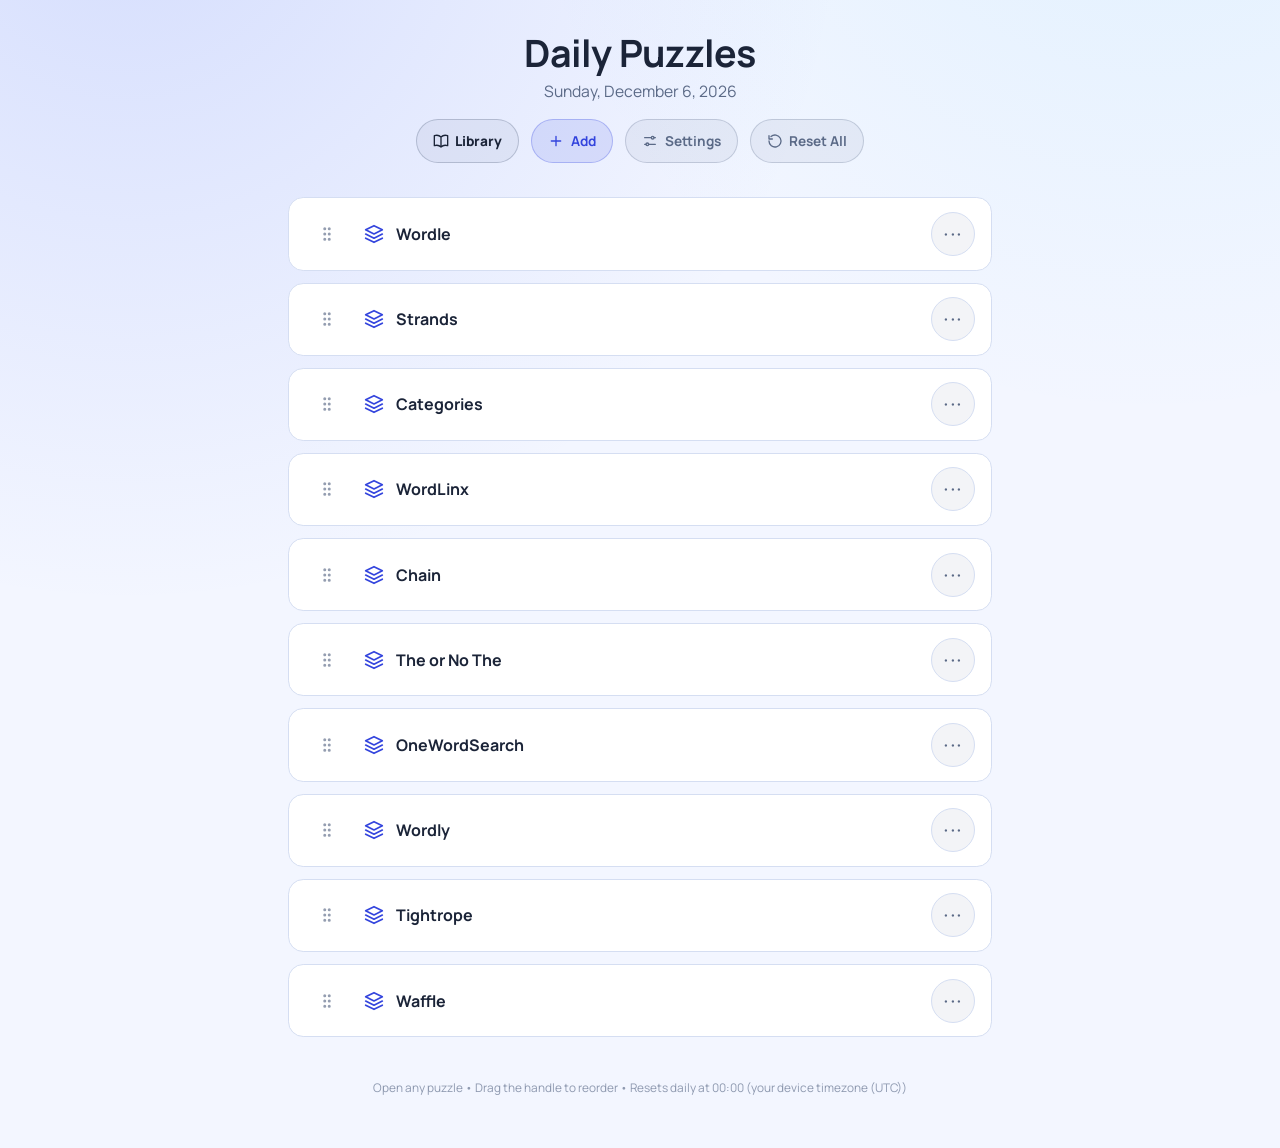
==== index.html @ b1f296b6 "Fade puzzle reset highlights and finish README" ====
<!DOCTYPE html>
<html lang="en">

<head>
    <meta charset="UTF-8">
    <meta name="viewport" content="width=device-width, initial-scale=1.0">
    <title>Daily Puzzles</title>
    <meta name="description"
        content="A daily puzzle dashboard to save puzzle links, reorder your list, mark puzzles as played, and auto-reset progress every day.">
    <link rel="icon" href="favicon.svg" type="image/svg+xml">
    <link rel="stylesheet" href="main.css?v=29">
    <link rel="stylesheet" href="library.css?v=2">
</head>

<body class="app">
    <div class="app-shell">
        <header class="app-header">
            <h1 class="app-title">Daily Puzzles</h1>
            <p id="current-date" class="current-date"></p>
            <span id="progress-text" class="screen-reader-only" role="status" aria-live="polite">
                0 of 0 opened today
            </span>

            <div class="actions">
                <button type="button" id="open-library" class="btn btn-pill btn-secondary">
                    <svg class="action-icon" aria-hidden="true" viewBox="0 0 24 24" fill="none" stroke="currentColor"
                        stroke-width="2" stroke-linecap="round" stroke-linejoin="round">
                        <path d="M12 6v15M12 6C9 3 5 3 2 4v15c3-1 7-1 10 2 3-3 7-3 10-2V4c-3-1-7-1-10 2Z"></path>
                    </svg>
                    Library
                </button>
                <button type="button" onclick="openAddMenu()" class="btn btn-pill btn-add">
                    <svg class="action-icon" aria-hidden="true" viewBox="0 0 24 24" fill="none" stroke="currentColor"
                        stroke-width="2" stroke-linecap="round" stroke-linejoin="round">
                        <path d="M12 5v14M5 12h14"></path>
                    </svg>
                    Add
                </button>
                <button type="button" onclick="openSettings()" class="btn btn-pill btn-settings">
                    <svg class="action-icon" aria-hidden="true" viewBox="0 0 24 24" fill="none" stroke="currentColor"
                        stroke-width="2" stroke-linecap="round" stroke-linejoin="round">
                        <path d="M4 7h10M18 7h2M4 17h2M10 17h10"></path>
                        <circle cx="16" cy="7" r="2"></circle>
                        <circle cx="8" cy="17" r="2"></circle>
                    </svg>
                    Settings
                </button>
                <button type="button" onclick="resetManual()" class="btn btn-pill btn-reset">
                    <svg class="action-icon" aria-hidden="true" viewBox="0 0 24 24" fill="none" stroke="currentColor"
                        stroke-width="2" stroke-linecap="round" stroke-linejoin="round">
                        <path d="M3 12a9 9 0 1 0 3-6.7"></path>
                        <path d="M3 4v5h5"></path>
                    </svg>
                    Reset All
                </button>
            </div>
        </header>
        <p id="storage-status" class="library-copy" role="alert" hidden></p>
        <p id="dashboard-status" class="dashboard-status" role="status" aria-live="polite" aria-atomic="true"></p>

        <!-- Manage Puzzles Form -->
        <dialog id="add-menu" class="puzzle-dialog" aria-labelledby="add-puzzle-title">
            <form id="add-puzzle-form" class="dialog-panel">
                <div class="menu-header">
                    <h2 id="add-puzzle-title" class="menu-title">Add New Puzzle</h2>
                    <button class="close-control" type="button" onclick="closeAddMenu()" aria-label="Close add puzzle panel">
                        <svg xmlns="http://www.w3.org/2000/svg" width="18" height="18" viewBox="0 0 24 24" fill="none"
                            stroke="currentColor" stroke-width="2" stroke-linecap="round" stroke-linejoin="round">
                            <line x1="18" y1="6" x2="6" y2="18"></line>
                            <line x1="6" y1="6" x2="18" y2="18"></line>
                        </svg>
                    </button>
                </div>

                <div class="menu-content">
                    <div class="form-grid">
                        <label class="form-field" for="new-game-name">
                            <span class="field-label">Puzzle name</span>
                            <input type="text" id="new-game-name" placeholder="e.g. Sudoku" class="input-field" required autofocus>
                        </label>
                        <label class="form-field" for="new-game-url">
                            <span class="field-label">Puzzle link</span>
                            <input type="url" id="new-game-url" placeholder="https://..." class="input-field" required>
                        </label>
                    </div>
                    <div class="form-actions">
                        <button type="submit" class="btn btn-primary btn-block">
                            Add to List
                        </button>
                    </div>
                </div>
            </form>
        </dialog>

        <div id="settings-menu" class="add-menu" aria-hidden="true">
            <div class="add-menu-panel game-card">
                <div class="menu-header">
                    <h3 class="menu-title">Settings</h3>
                    <button class="close-control" type="button" onclick="closeSettings()" aria-label="Close settings">
                        <svg xmlns="http://www.w3.org/2000/svg" width="18" height="18" viewBox="0 0 24 24" fill="none"
                            stroke="currentColor" stroke-width="2" stroke-linecap="round" stroke-linejoin="round">
                            <line x1="18" y1="6" x2="6" y2="18"></line>
                            <line x1="6" y1="6" x2="18" y2="18"></line>
                        </svg>
                    </button>
                </div>
                <div class="menu-content">

                    <div class="settings-defaults">
                        <h4 class="settings-defaults-title">Daily reset</h4>
                        <div class="settings-defaults-reset-section">
                            <p class="settings-defaults-copy">Choose when a new puzzle day begins.</p>
                            <div>
                                <h5>Reset Time</h5>
                                <label class="field-label" for="reset-time">Choose time</label>
                                <input id="reset-time" class="input-field" type="time" value="00:00" required
                                    onchange="saveSettings()">
                            </div>
                            <div>
                                <h5>Time Zone</h5>
                                <label class="field-label" for="reset-time-zone">Choose time zone</label>
                                <select id="reset-time-zone" class="input-field" onchange="saveSettings()" aria-describedby="reset-time-zone-name"></select>
                                <output id="reset-time-zone-name" class="settings-defaults-copy" for="reset-time-zone"></output>
                            </div>
                            <p id="settings-save-status" class="settings-defaults-copy" role="status" aria-live="polite"
                                aria-atomic="true">Changes save automatically on this device.</p>
                        </div>
                        <hr>
                        <h4 class="settings-defaults-title">Puzzle list</h4>
                        <div class="settings-defaults-list-section">
                            <div>
                                <h5>Restore default puzzles</h5>
                                <p class="settings-defaults-copy">Restore the original puzzle list and clear today’s
                                    progress.</p>
                                <button type="button" onclick="restoreDefaultGames()"
                                    class="btn btn-secondary btn-block settings-list-action">
                                    <svg aria-hidden="true" viewBox="0 0 24 24" fill="none" stroke="currentColor" stroke-width="1.8" stroke-linecap="round" stroke-linejoin="round">
                                        <path d="M3 12a9 9 0 1 0 3-6.7"></path>
                                        <path d="M3 4v5h5"></path>
                                    </svg>
                                    Restore
                                </button>
                            </div>
                            <div>
                                <h5>Import puzzles</h5>
                                <p class="settings-defaults-copy">Import a puzzle list from a file and clear today’s
                                    progress.</p>
                                <button type="button" onclick="importCustomGames()"
                                    class="btn btn-secondary btn-block settings-list-action">
                                    <svg aria-hidden="true" viewBox="0 0 24 24" fill="none" stroke="currentColor" stroke-width="1.8" stroke-linecap="round" stroke-linejoin="round">
                                        <path d="M12 3v11"></path>
                                        <path d="m8 10 4 4 4-4"></path>
                                        <path d="M4 16v4h16v-4"></path>
                                    </svg>
                                    Import
                                </button>
                            </div>
                            <div>
                                <h5>Export puzzles</h5>
                                <p class="settings-defaults-copy">Export your current puzzle list to a file for
                                    safe-keeping.</p>
                                <button type="button" onclick="exportCustomGames()"
                                    class="btn btn-secondary btn-block settings-list-action">
                                    <svg aria-hidden="true" viewBox="0 0 24 24" fill="none" stroke="currentColor" stroke-width="1.8" stroke-linecap="round" stroke-linejoin="round">
                                        <path d="M12 14V3"></path>
                                        <path d="m8 7 4-4 4 4"></path>
                                        <path d="M4 16v4h16v-4"></path>
                                    </svg>
                                    Export
                                </button>
                            </div>
                        </div>
                    </div>
                </div>
            </div>
        </div>

        <dialog id="edit-puzzle-dialog" class="puzzle-dialog" aria-labelledby="edit-puzzle-title">
            <form method="dialog" class="dialog-panel">
                <div class="dialog-header">
                    <div>
                        <h2 id="edit-puzzle-title">Edit puzzle</h2>
                        <p>Update this puzzle’s name or link.</p>
                    </div>
                    <button class="close-control" type="button" onclick="closePuzzleDialog('edit-puzzle-dialog')" aria-label="Close edit puzzle dialog">
                        <svg aria-hidden="true" viewBox="0 0 24 24" fill="none" stroke="currentColor" stroke-width="2" stroke-linecap="round">
                            <path d="m6 6 12 12M18 6 6 18"></path>
                        </svg>
                    </button>
                </div>
                <div class="dialog-form-grid">
                    <label class="form-field" for="edit-game-name">
                        <span class="field-label">Puzzle name</span>
                        <input type="text" id="edit-game-name" class="input-field">
                    </label>
                    <label class="form-field" for="edit-game-url">
                        <span class="field-label">Puzzle link</span>
                        <input type="url" id="edit-game-url" class="input-field">
                    </label>
                </div>
                <div class="dialog-actions">
                    <button type="button" onclick="closePuzzleDialog('edit-puzzle-dialog')" class="btn btn-secondary">Cancel</button>
                    <button type="button" onclick="savePuzzleEdit()" class="btn btn-primary">Save changes</button>
                </div>
            </form>
        </dialog>

        <dialog id="mute-puzzle-dialog" class="puzzle-dialog" aria-labelledby="mute-puzzle-title">
            <form method="dialog" class="dialog-panel">
                <div class="dialog-header">
                    <div>
                        <h2 id="mute-puzzle-title">Mute puzzle</h2>
                        <p id="muting-puzzle-description">Choose when this puzzle should return. You can resume it any time.</p>
                    </div>
                    <button class="close-control" type="button" onclick="closePuzzleDialog('mute-puzzle-dialog')" aria-label="Close mute puzzle dialog">
                        <svg aria-hidden="true" viewBox="0 0 24 24" fill="none" stroke="currentColor" stroke-width="2" stroke-linecap="round">
                            <path d="m6 6 12 12M18 6 6 18"></path>
                        </svg>
                    </button>
                </div>
                <fieldset class="pause-controls">
                    <legend>Mute duration</legend>
                    <div class="pause-options" role="group" aria-label="Mute duration">
                        <button type="button" class="btn btn-pill pause-option" data-pause-days="0">Don’t mute</button>
                        <button type="button" class="btn btn-pill pause-option" data-pause-days="1">1 day</button>
                        <button type="button" class="btn btn-pill pause-option" data-pause-days="3">3 days</button>
                        <button type="button" class="btn btn-pill pause-option" data-pause-days="7">1 week</button>
                    </div>
                    <label class="field-label" for="edit-game-return-date">Or return on a specific date</label>
                    <input id="edit-game-return-date" class="input-field" type="date">
                </fieldset>
                <div class="dialog-actions">
                    <button type="button" onclick="closePuzzleDialog('mute-puzzle-dialog')" class="btn btn-secondary">Cancel</button>
                    <button type="button" onclick="savePuzzleMute()" class="btn btn-primary">Save mute</button>
                </div>
            </form>
        </dialog>

        <dialog id="remove-puzzle-dialog" class="puzzle-dialog" aria-labelledby="remove-puzzle-title">
            <form method="dialog" class="dialog-panel">
                <div class="dialog-header">
                    <div>
                        <h2 id="remove-puzzle-title">Remove puzzle</h2>
                        <p id="removing-puzzle-description">Choose what happens to this puzzle.</p>
                    </div>
                    <button class="close-control" type="button" onclick="closePuzzleDialog('remove-puzzle-dialog')" aria-label="Close remove puzzle dialog">
                        <svg aria-hidden="true" viewBox="0 0 24 24" fill="none" stroke="currentColor" stroke-width="2" stroke-linecap="round">
                            <path d="m6 6 12 12M18 6 6 18"></path>
                        </svg>
                    </button>
                </div>
                <div class="remove-options">
                    <button type="button" class="menu-action" onclick="sendPuzzleToBin()">
                        <span>Send to bin</span>
                        <small>Restore it within 7 days.</small>
                    </button>
                    <button type="button" class="menu-action menu-action-danger" onclick="removePuzzleImmediately()">
                        <span>Remove immediately</span>
                        <small>Remove it without sending it to the bin.</small>
                    </button>
                </div>
                <div class="dialog-actions">
                    <button type="button" onclick="closePuzzleDialog('remove-puzzle-dialog')" class="btn btn-secondary">Cancel</button>
                </div>
            </form>
        </dialog>

        <dialog
            id="library-dialog"
            class="puzzle-dialog library-dialog"
            aria-labelledby="library-title"
        >
            <div class="dialog-panel">
                <div class="dialog-header">
                    <div>
                        <h2 id="library-title">Puzzle library</h2>
                        <p id="library-status" role="status" aria-live="polite" aria-atomic="true"></p>
                    </div>
                    <button
                        type="button"
                        id="close-library"
                        class="close-control"
                        aria-label="Close puzzle library"
                    >
                        <svg xmlns="http://www.w3.org/2000/svg" width="18" height="18" viewBox="0 0 24 24" fill="none"
                            stroke="currentColor" stroke-width="2" stroke-linecap="round" stroke-linejoin="round" aria-hidden="true">
                            <line x1="18" y1="6" x2="6" y2="18"></line>
                            <line x1="6" y1="6" x2="18" y2="18"></line>
                        </svg>
                    </button>
                </div>
                <div class="library-body">
                    <div class="library-filters">
                        <label class="form-field" for="library-search">
                            <span class="field-label">Search puzzles</span>
                            <input
                                id="library-search"
                                type="search"
                                class="input-field"
                                placeholder="Name or description…"
                            />
                        </label>
                        <label class="form-field" for="library-category">
                            <span class="field-label">Category</span>
                            <select id="library-category" class="input-field">
                                <option value="">All categories</option>
                            </select>
                        </label>
                    </div>
                    <p
                        id="library-count"
                        class="library-copy"
                        role="status"
                    ></p>
                    <div id="library-games" class="library-games"></div>

                    <details class="library-suggest">
                        <summary>Suggest a daily puzzle</summary>
                        <p class="library-copy">
                            Know a good one? Send it to Dave for review.
                            Suggestions are checked before they join the
                            library.
                        </p>
                        <form id="suggest-puzzle-form">
                            <label class="form-field" for="suggest-name"
                                ><span class="field-label">Puzzle name</span
                                ><input
                                    id="suggest-name"
                                    class="input-field"
                                    required
                                    maxlength="100"
                            /></label>
                            <label class="form-field" for="suggest-url"
                                ><span class="field-label">Puzzle link</span
                                ><input
                                    id="suggest-url"
                                    class="input-field"
                                    type="url"
                                    placeholder="https://…"
                                    required
                                    maxlength="500"
                            /></label>
                            <label class="form-field" for="suggest-notes"
                                ><span class="field-label"
                                    >What do you like about it? (optional)</span
                                ><textarea
                                    id="suggest-notes"
                                    class="input-field"
                                    rows="3"
                                    maxlength="1000"
                                ></textarea>
                            </label>
                            <label class="library-check"
                                ><input
                                    id="suggest-confirm"
                                    type="checkbox"
                                    required
                                />
                                It is free to play in a browser and suits a
                                daily routine.</label
                            >
                            <button type="submit" class="btn btn-primary">
                                Prepare suggestion email
                            </button>
                        </form>
                        <p class="library-copy">
                            Opens your email app with a draft to
                            dave@davecollison.dev. You send it from there.
                        </p>
                        <p
                            id="suggest-status"
                            class="library-copy"
                            role="status"
                        ></p>
                        <div id="suggest-fallback" hidden>
                            <p class="library-copy">
                                If your email app did not open, copy these
                                details into an email to dave@davecollison.dev.
                            </p>
                            <textarea
                                id="suggest-email-text"
                                class="input-field"
                                rows="7"
                                readonly
                                aria-label="Suggestion email to copy"
                            ></textarea>
                        </div>
                    </details>
                </div>
            </div>
        </dialog>

        <div id="game-list" class="game-list">
            <!-- Items injected by JS -->
        </div>

        <section id="paused-games-section" class="paused-games" hidden>
            <div class="recently-removed-header">
                <h2 class="recently-removed-title">Muted puzzles</h2>
                <p class="recently-removed-subtitle">Muted until their return date.</p>
            </div>
            <ul id="paused-games-list" class="recently-removed-list"></ul>
        </section>

        <section id="recently-removed-section" class="recently-removed" hidden>
            <div class="recently-removed-header">
                <h2 class="recently-removed-title">Bin</h2>
                <p class="recently-removed-subtitle">Restore a puzzle within 7 days, or remove it immediately.</p>
            </div>
            <ul id="recently-removed-list" class="recently-removed-list"></ul>
        </section>

        <input id="import-games-file" type="file" accept="application/json,.json" hidden>

        <footer class="app-footer">
            <p id="reset-summary">Click any card to play • Drag the handle to reorder</p>
        </footer>
    </div>

    <script src="https://cdnjs.cloudflare.com/ajax/libs/Sortable/1.15.0/Sortable.min.js"></script>
    <script type="module" src="script.js?v=37"></script>
</body>

</html>
---- main.css ----
@import url('https://fonts.googleapis.com/css2?family=Manrope:wght@400;500;600;700;800&display=swap');

:root {
  color-scheme: light dark;

  --bg-color: light-dark(#f3f6ff, #09101f);
  --bg-glow: light-dark(rgba(76, 110, 245, 0.18), rgba(56, 189, 248, 0.14));
  --card-bg: light-dark(#ffffff, #101a2d);
  --card-shadow: light-dark(
    0 16px 36px rgba(28, 43, 80, 0.12),
    0 18px 44px rgba(1, 6, 16, 0.55)
  );
  --black-shadow: 0 0 2px #0008, 0 0 5px #0008,0 12px 0 -6px #0008;
  --text-primary: light-dark(#1b2438, #e2e8f0);
  --text-secondary: light-dark(#5b6a87, #93a2bf);
  --border-color: light-dark(#d5def2, #27344e);
  --accent-color: light-dark(#3344dd, #60a5fa);
  --accent-soft: light-dark(rgba(51, 68, 221, 0.12), rgba(96, 165, 250, 0.18));
  --danger-color: light-dark(#d33658, #fb7185);
  --danger-soft: light-dark(rgba(211, 54, 88, 0.12), rgba(251, 113, 133, 0.18));
  --success-color: light-dark(#0f9a67, #34d399);
  --success-soft: light-dark(
    rgba(15, 154, 103, 0.14),
    rgba(52, 211, 153, 0.18)
  );
}

*,
*::before,
*::after {
  box-sizing: border-box;
}

body.app {
  margin: 0;
  min-height: 100vh;
  padding: 2rem 1.25rem 2.5rem;
  font-family: 'Manrope', sans-serif;
  color: var(--text-primary);
  background:
    radial-gradient(circle at 10% -10%, var(--bg-glow), transparent 42%),
    radial-gradient(
      circle at 90% -20%,
      rgba(56, 189, 248, 0.1),
      transparent 36%
    ),
    var(--bg-color);
  transition:
    background-color 0.3s ease,
    color 0.3s ease;
}

.app-shell {
  width: min(100%, 44rem);
  margin-inline: auto;
}

.app-header {
  margin-bottom: 2rem;
  text-align: center;
}

.app-title {
  margin: 0;
  font-size: clamp(1.9rem, 5vw, 2.35rem);
  line-height: 1.1;
  letter-spacing: -0.02em;
}

.current-date {
  margin: 0.4rem 0 0;
  color: var(--text-secondary);
  font-size: 0.98rem;
}

.actions {
  margin-top: 1.1rem;
  display: flex;
  gap: 0.75rem;
  justify-content: center;
  flex-wrap: wrap;
}

.btn {
  border: 1px solid transparent;
  background: transparent;
  color: inherit;
  font: inherit;
  cursor: pointer;
  transition:
    background-color 0.2s ease,
    border-color 0.2s ease,
    color 0.2s ease,
    transform 0.2s ease,
    opacity 0.2s ease;
}

.btn:hover {
  transform: translateY(-1px);
}

.btn-pill {
  min-height: 2.75rem;
  padding: 0.5rem 1rem;
  border-radius: 999px;
  font-size: 0.85rem;
  font-weight: 700;
  display: inline-flex;
  align-items: center;
  gap: 0.42rem;
}

.action-icon {
  width: 1rem;
  height: 1rem;
  flex: 0 0 auto;
}

.btn-add {
  background: var(--accent-soft);
  border-color: color-mix(in oklab, var(--accent-color), transparent 72%);
  color: var(--accent-color);
}

.btn-add:hover {
  background: color-mix(in oklab, var(--accent-color), transparent 84%);
}

.btn-reset,
.btn-settings {
  color: var(--text-secondary);
  border-color: color-mix(in oklab, var(--text-secondary), transparent 74%);
  background: color-mix(in oklab, var(--text-secondary), transparent 92%);
}

.btn-reset:hover,
.btn-settings:hover {
  background: color-mix(in oklab, var(--text-secondary), transparent 86%);
}

.btn-primary {
  border-radius: 0.8rem;
  padding: 0.76rem 1.05rem;
  font-weight: 800;
  color: white;
  background: linear-gradient(135deg, #3f55f0, #2f49df);
  box-shadow: 0 14px 24px rgba(43, 69, 218, 0.28);
}

.btn-primary:hover {
  background: linear-gradient(135deg, #3148e3, #263ed0);
}

.btn-secondary {
  border-color: color-mix(in oklab, var(--text-secondary), transparent 68%);
  background: color-mix(in oklab, var(--text-secondary), transparent 92%);
  color: var(--text-primary);
  font-weight: 800;
}

.btn-secondary:hover {
  background: color-mix(in oklab, var(--text-secondary), transparent 84%);
}

.btn-block {
  width: 100%;
}

.game-list {
  display: grid;
  gap: 0.75rem;
}

.game-card {
  background-color: var(--card-bg);
  border: 1px solid var(--border-color);
  border-radius: 0.95rem;
  box-shadow: var(--card-shadow);
  transition:
    box-shadow 0.2s ease,
    background-color 0.2s ease,
    border-color 0.2s ease,
    opacity 0.2s ease;
  cursor: pointer;
  user-select: none;
  touch-action: auto;
}

.game-item {
  padding: 0.85rem 1rem;
}

.game-card:hover {
  border-color: color-mix(in oklab, var(--accent-color), transparent 68%);
  box-shadow: 0 10px 24px rgba(30, 48, 100, 0.15);
}

.game-card.played {
  background-color: var(--success-soft);
  border-color: color-mix(in oklab, var(--success-color), transparent 66%);
}

.game-card.played .game-title {
  opacity: 0.82;
}

.game-main {
  display: flex;
  align-items: center;
  justify-content: space-between;
  gap: 0.9rem;
}

.game-left {
  min-width: 0;
  flex: 1;
  display: flex;
  align-items: center;
  gap: 0.8rem;
}

.game-content {
  min-width: 0;
  flex: 1;
  display: flex;
  align-items: center;
  gap: 0.62rem;
}

.game-title {
  min-width: 0;
  overflow: hidden;
  text-overflow: ellipsis;
  white-space: nowrap;
  font-size: 1rem;
  font-weight: 700;
  color: var(--text-primary);
  text-decoration: none;
}

.game-title:focus-visible {
  outline: 2px solid var(--accent-color);
  outline-offset: 3px;
}

.game-logo {
  width: 1.5rem;
  height: 1.5rem;
  border-radius: 0.35rem;
  object-fit: contain;
  background: light-dark(#f0f3ff, #2a3854);
  pointer-events: none;
}

.game-icon-fallback {
  width: 1.5rem;
  height: 1.5rem;
  display: none;
  place-items: center;
  color: var(--accent-color);
}

.game-actions {
  display: flex;
  align-items: center;
  flex: 0 0 auto;
  justify-content: flex-end;
}

.action-menu-wrap {
  position: relative;
}

.more-actions-btn {
  width: 2.75rem;
  min-height: 2.75rem;
  padding: 0.35rem;
  border: 1px solid var(--border-color);
  border-radius: 2.53rem;
  background: color-mix(in oklab, var(--text-secondary), transparent 93%);
  color: var(--text-secondary);
  font: inherit;
  font-size: .5rem;
  font-weight: 800;
  letter-spacing: 0.12em;
  line-height: 1;
  cursor: pointer;
}

.more-actions-btn:hover,
.more-actions-btn[aria-expanded='true'] {
  border-color: color-mix(in oklab, var(--accent-color), transparent 60%);
  background: var(--accent-soft);
  color: var(--accent-color);
}

.puzzle-action-menu {
  position: fixed;
  inset: auto;
  margin: 0;
  width: 12rem;
  max-height: calc(100dvh - 1rem);
  overflow-y: auto;
  padding: 0.35rem;
  border: 1px solid var(--border-color);
  box-shadow: var(--black-shadow);
  border-radius: 0.78rem;
  background: var(--card-bg);
  color: var(--text-primary);
}

.puzzle-action-menu:popover-open {
  display: grid;
  gap: 0.2rem;
}

.puzzle-action-menu button {
  min-height: 2.75rem;
  display: flex;
  align-items: center;
  gap: 0.55rem;
  width: 100%;
  padding: 0.6rem 0.7rem;
  border: 1px solid transparent;
  border-radius: 0.58rem;
  background: transparent;
  color: var(--text-primary);
  font: inherit;
  font-size: 0.82rem;
  font-weight: 700;
  text-align: left;
  cursor: pointer;
}

.puzzle-action-menu button svg {
  width: 1rem;
  height: 1rem;
  flex: 0 0 auto;
}

.puzzle-action-menu button:hover,
.puzzle-action-menu button:focus-visible {
  background: var(--accent-soft);
  color: var(--accent-color);
}

.puzzle-action-menu .menu-action-remove:hover,
.puzzle-action-menu .menu-action-remove:focus-visible {
  background: var(--danger-soft);
  color: var(--danger-color);
}

.close-control {
  display: inline-grid;
  flex: 0 0 2.75rem;
  width: 2.75rem;
  height: 2.75rem;
  padding: 0.35rem;
  border: 1px solid var(--border-color);
  border-radius: 999px;
  background: color-mix(in oklab, var(--danger-color), transparent 92%);
  color: var(--danger-color);
  font: inherit;
  line-height: 1;
  cursor: pointer;
}

.close-control svg {
  width: 1rem;
  height: 1rem;
  place-self: center;
}

.close-control:hover {
  border-color: color-mix(in oklab, var(--danger-color), transparent 62%);
  background: var(--danger-soft);
}

.drag-handle {
  color: var(--text-secondary);
  opacity: 0.65;
  width: 2.75rem;
  height: 2.75rem;
  flex: 0 0 2.75rem;
  touch-action: none;
  cursor: grab;
  display: inline-grid;
  place-items: center;
}

.input-field {
  width: 100%;
  border-radius: 0.78rem;
  border: 1px solid var(--border-color);
  background: light-dark(#f8faff, #0f192c);
  color: var(--text-primary);
  padding: 0.78rem 0.86rem;
  font: inherit;
  outline: none;
}

select.input-field {
  -webkit-appearance: none;
  appearance: none;
  padding-right: 2.5rem;
  background-image:
    linear-gradient(45deg, transparent 50%, currentColor 50%),
    linear-gradient(135deg, currentColor 50%, transparent 50%);
  background-position:
    calc(100% - 1.08rem) 50%,
    calc(100% - 0.78rem) 50%;
  background-size: 0.32rem 0.32rem;
  background-repeat: no-repeat;
}

.input-field:focus {
  border-color: color-mix(in oklab, var(--accent-color), transparent 56%);
  box-shadow: 0 0 0 3px
    color-mix(in oklab, var(--accent-color), transparent 82%);
}

.app-footer {
  margin-top: 2.6rem;
  text-align: center;
  font-size: 0.74rem;
  color: color-mix(in oklab, var(--text-secondary), transparent 15%);
  opacity: 0.78;
}

.recently-removed {
  margin-top: 1.2rem;
  padding: 1rem;
  border-radius: 0.95rem;
  border: 1px solid color-mix(in oklab, var(--text-secondary), transparent 75%);
  background: color-mix(in oklab, var(--card-bg), var(--bg-color) 20%);
}

.paused-games {
  margin-top: 1.2rem;
  padding: 1rem;
  border-radius: 0.95rem;
  border: 1px solid color-mix(in oklab, var(--accent-color), transparent 76%);
  background: color-mix(in oklab, var(--accent-soft), var(--card-bg) 84%);
}

.paused-game-item {
  border-color: color-mix(in oklab, var(--accent-color), transparent 80%);
}

.recently-removed-header {
  margin-bottom: 0.7rem;
}

.recently-removed-title {
  margin: 0;
  font-size: 0.94rem;
}

.recently-removed-subtitle {
  margin: 0.2rem 0 0;
  color: var(--text-secondary);
  font-size: 0.76rem;
}

.recently-removed-list {
  list-style: none;
  margin: 0;
  padding: 0;
  display: grid;
  gap: 0.55rem;
}

.recently-removed-item {
  border: 1px solid color-mix(in oklab, var(--text-secondary), transparent 82%);
  border-radius: 0.75rem;
  background: color-mix(in oklab, var(--card-bg), transparent 8%);
  padding: 0.7rem;
  display: flex;
  gap: 0.7rem;
  align-items: center;
  justify-content: space-between;
}

.recently-removed-info {
  min-width: 0;
  display: grid;
  gap: 0.25rem;
}

.recently-removed-game {
  font-size: 0.85rem;
  font-weight: 700;
}

.recently-removed-link {
  min-width: 0;
  font-size: 0.72rem;
  color: var(--text-secondary);
  text-decoration: none;
  overflow: hidden;
  white-space: nowrap;
  text-overflow: ellipsis;
}

.recently-removed-link:hover {
  color: var(--accent-color);
  text-decoration: underline;
}

.recently-removed-countdown {
  color: var(--text-secondary);
  font-size: 0.72rem;
  font-weight: 700;
}

.recently-removed-actions {
  display: flex;
  flex: 0 0 auto;
  align-items: center;
  gap: 0.45rem;
}

.btn-restore {
  border-color: color-mix(in oklab, var(--accent-color), transparent 72%);
  background: color-mix(in oklab, var(--accent-color), transparent 90%);
  color: var(--accent-color);
  font-size: 0.76rem;
  white-space: nowrap;
}

.btn-restore:hover {
  background: color-mix(in oklab, var(--accent-color), transparent 84%);
}

.btn-trash {
  border-color: color-mix(in oklab, var(--danger-color), transparent 72%);
  background: color-mix(in oklab, var(--danger-color), transparent 91%);
  color: var(--danger-color);
  font-size: 0.76rem;
  white-space: nowrap;
}

.btn-trash:hover {
  background: color-mix(in oklab, var(--danger-color), transparent 84%);
}

@media (max-width: 430px) {
  .recently-removed-item {
    align-items: stretch;
    flex-direction: column;
  }

  .recently-removed-actions {
    justify-content: flex-end;
  }
}

.add-menu {
  display: grid;
  grid-template-rows: 0fr;
  overflow: clip;
  opacity: 0;
  pointer-events: none;
  margin-bottom: 0;
}

.add-menu-panel {
  min-height: 0;
  overflow: hidden;
  display: grid;
  gap: 0.9rem;
}

.add-menu.is-open {
  grid-template-rows: 1fr;
  opacity: 1;
  pointer-events: auto;
  margin-bottom: 1.5rem;
}

.add-menu.is-open .add-menu-panel {
  padding: 1.25rem;
}

.menu-header {
  display: flex;
  align-items: center;
  justify-content: space-between;
  gap: 1rem;
}

.menu-title {
  margin: 0;
  font-size: 1.08rem;
}

.field-label {
  color: var(--text-secondary);
  font-size: 0.78rem;
  font-weight: 700;
}

.menu-content {
  display: grid;
  gap: 0.8rem;
}

.form-grid {
  display: grid;
  gap: 0.7rem;
  grid-template-columns: 1fr;
}

.dialog-form-grid,
.form-field {
  display: grid;
  gap: 0.35rem;
}

.dialog-form-grid {
  grid-template-columns: 1fr;
  gap: 0.7rem;
}

.form-actions {
  display: flex;
  justify-content: flex-end;
}

.form-actions .btn-primary {
  width: 100%;
}

.pause-controls {
  display: grid;
  gap: 0.65rem;
  margin: 0;
  padding: 0.85rem;
  border: 1px solid var(--border-color);
  border-radius: 0.8rem;
}

.pause-controls legend {
  padding-inline: 0.35rem;
  font-size: 0.86rem;
  font-weight: 800;
}

.pause-options {
  display: flex;
  flex-wrap: wrap;
  gap: 0.45rem;
}

.pause-option {
  border-color: color-mix(in oklab, var(--text-secondary), transparent 72%);
  background: color-mix(in oklab, var(--text-secondary), transparent 92%);
  color: var(--text-primary);
  font-size: 0.76rem;
}

.pause-option:hover,
.pause-option.is-selected {
  border-color: color-mix(in oklab, var(--accent-color), transparent 55%);
  background: var(--accent-soft);
  color: var(--accent-color);
}

.puzzle-dialog {
  width: min(calc(100% - 2rem), 38rem);
  margin: auto;
  padding: 0;
  border: 1px solid var(--border-color);
  border-radius: 0.95rem;
  background: var(--card-bg);
  color: var(--text-primary);
  box-shadow: var(--black-shadow);
  opacity: 0;
  scale: 0.75;
  transform-origin: center;
  transition:
    opacity 0.2s ease,
    scale 0.2s ease,
    overlay 0.2s allow-discrete,
    display 0.2s allow-discrete;
}

.puzzle-dialog:open {
  opacity: 1;
  scale: 1;
}

@starting-style {
  .puzzle-dialog:open {
    opacity: 0;
    scale: 0.25;
  }
}

.puzzle-dialog::backdrop {
  background-color: transparent;
  backdrop-filter: blur(0);
  transition:
    background-color 0.32s ease,
    backdrop-filter 0.32s ease,
    overlay 0.32s allow-discrete,
    display 0.32s allow-discrete;
}

.puzzle-dialog:open::backdrop {
  background-color: rgba(5, 12, 28, 0.68);
  backdrop-filter: blur(3px);
}

.dialog-panel {
  display: grid;
  gap: 1rem;
  padding: 1.25rem;
}

.dialog-header {
  display: flex;
  align-items: flex-start;
  justify-content: space-between;
  gap: 1rem;
}

.dialog-header h2 {
  margin: 0;
  font-size: 1.12rem;
}

.dialog-header p {
  margin: 0.25rem 0 0;
  color: var(--text-secondary);
  font-size: 0.82rem;
}

.dialog-actions {
  display: flex;
  justify-content: flex-end;
  gap: 0.6rem;
}

.dialog-actions .btn {
  padding: 0.76rem 1.05rem;
  border-radius: 0.78rem;
}

.remove-options {
  display: flex;
  flex-wrap: wrap;
  gap: 0.6rem;
}

.menu-action {
  display: grid;
  flex: 1 1 14rem;
  gap: 0.18rem;
  width: auto;
  padding: 0.85rem;
  border: 1px solid var(--border-color);
  border-radius: 0.78rem;
  background: color-mix(in oklab, var(--text-secondary), transparent 93%);
  color: var(--text-primary);
  font: inherit;
  text-align: left;
  cursor: pointer;
}

.menu-action span {
  font-size: 0.9rem;
  font-weight: 800;
}

.menu-action small {
  color: var(--text-secondary);
  font-size: 0.76rem;
}

.menu-action:hover {
  border-color: color-mix(in oklab, var(--accent-color), transparent 60%);
  background: var(--accent-soft);
}

.menu-action-danger:hover {
  border-color: color-mix(in oklab, var(--danger-color), transparent 60%);
  background: var(--danger-soft);
  color: var(--danger-color);
}

.settings-defaults {
  display: grid;
  gap: 0.65rem;
  padding-top: 0.2rem;
  border-top: 1px solid var(--border-color);
}

hr {
  width: 100%;
  border: none;
  border-top: 1px solid var(--border-color);
}

.settings-defaults-title {
  margin: 0;
  font-size: 0.9rem;
}

.settings-defaults-reset-section {
  display: grid;
  grid-template-columns: 1fr 1fr;
  gap: 0.5rem;
}

.settings-defaults-reset-section > p {
  margin-block-end: 0.5rem;
  grid-column: 1 / -1;
}

.settings-defaults-reset-section > div,
.settings-defaults-list-section > div {
  display: grid;
  grid-template-rows: auto 1fr auto;
  gap: 0.35rem;
}

.settings-defaults-reset-section h5,
.settings-defaults-list-section h5 {
  margin: 0;
}

.settings-defaults-list-section p {
  margin-block-end: 0.5rem;
}

.settings-defaults-list-section {
  display: grid;
  grid-template-columns: 1fr 1fr 1fr;
  gap: 0.5rem;
}

.settings-list-action {
  display: inline-flex;
  min-height: 2.5rem;
  align-items: center;
  justify-content: center;
  gap: 0.35rem;
  padding: 0.6rem 0.5rem;
  border-radius: 0.78rem;
  font-size: 0.76rem;
  line-height: 1.1;
  text-align: center;
}

.settings-list-action svg {
  width: 1rem;
  height: 1rem;
  flex: 0 0 auto;
}

.settings-defaults-copy {
  margin: 0.18rem 0 0;
  color: var(--text-secondary);
  font-size: 0.76rem;
}

.sortable-ghost {
  opacity: 0.42;
  background: color-mix(
    in oklab,
    var(--accent-color),
    transparent 84%
  ) !important;
  border-color: color-mix(
    in oklab,
    var(--accent-color),
    transparent 72%
  ) !important;
}

.sortable-drag {
  opacity: 0.95;
  box-shadow: 0 22px 40px rgba(15, 23, 42, 0.25);
}

@media (min-width: 700px) {
  body.app {
    padding-inline: 2rem;
  }

  .form-grid {
    grid-template-columns: 1fr 1fr;
  }

  .form-actions .btn-primary {
    width: min(16rem, 100%);
  }
}

@media (prefers-reduced-motion: no-preference) {
  ::view-transition-group(*) {
    animation-duration: 260ms;
    animation-timing-function: cubic-bezier(0.2, 0.8, 0.2, 1);
  }

  ::view-transition-group(action-dialog-surface) {
    animation-duration: 320ms;
    animation-timing-function: cubic-bezier(0.2, 0.8, 0.2, 1);
  }

  .add-menu {
    transition:
      grid-template-rows 260ms cubic-bezier(0.2, 0.9, 0.2, 1),
      opacity 220ms ease,
      margin-bottom 260ms cubic-bezier(0.2, 0.9, 0.2, 1);
  }

  .recently-removed-item {
    transition:
      transform 160ms ease,
      border-color 160ms ease;
  }

  .recently-removed-item:hover {
    transform: translateY(-1px);
    border-color: color-mix(in oklab, var(--accent-color), transparent 75%);
  }
}

@media (prefers-reduced-motion: reduce) {
  .game-card,
  .puzzle-action-menu,
  .puzzle-dialog,
  .puzzle-dialog::backdrop {
    transition-duration: 0s;
  }
}

.game-link-group {
  display: grid;
  min-width: 0;
}

.played-label,
.dashboard-status,
.screen-reader-only {
  position: absolute;
  width: 1px;
  height: 1px;
  padding: 0;
  margin: -1px;
  overflow: hidden;
  clip-path: inset(50%);
  white-space: nowrap;
  border: 0;
}

@media (max-width: 560px) {
  .settings-defaults-reset-section,
  .settings-defaults-list-section {
    grid-template-columns: minmax(0, 1fr);
    gap: 1rem;
  }

  .app-header {
    margin-bottom: 1rem;
  }
  .actions {
    gap: 0.4rem;
    margin-top: 0.75rem;
  }
  .actions .action-icon {
    display: none;
  }
  .btn-pill {
    padding-inline: 0.65rem;
  }
  .game-item {
    padding: 0.6rem;
  }
  .game-left {
    gap: 0.35rem;
  }
  .settings-list-action {
    min-height: 2.75rem;
  }
}

#reset-time-zone-name {
  overflow-wrap: anywhere;
}
---- library.css ----
.library-dialog {
    overflow: hidden;
    max-height: calc(100dvh - 2rem);
    width: min(76rem, calc(100% - 2rem));
    max-width: 76rem;
}
.library-dialog::backdrop {
    background: rgba(5, 12, 28, 0.68);
    backdrop-filter: blur(3px);
}
.library-copy {
    color: var(--text-secondary);
    line-height: 1.6;
    font-size: 0.9rem;
}
.library-filters {
    display: grid;
    grid-template-columns: 2fr 1fr;
    gap: 1rem;
}
.library-games {
    display: grid;
    grid-template-columns: repeat(3, minmax(0, 1fr));
    gap: 1rem;
}
.library-card {
    display: flex;
    flex-direction: column;
    align-items: flex-start;
    padding: 1.15rem;
    border: 1px solid var(--border-color);
    border-radius: 1rem;
    background: var(--card-bg);
}
.library-card h3 {
    margin: 0.3rem 0 0;
}
.library-card-title {
    display: flex;
    align-items: center;
    gap: 0.45rem;
}
.library-card-header {
    display: flex;
    justify-content: space-between;
    align-items: center;
    gap: 1rem;
    width: 100%;
}
.library-card .library-copy {
    flex: 1;
}
.library-meta {
    margin: 0;
    color: var(--accent-color);
    font-size: 0.75rem;
    font-weight: 700;
}
.library-link {
    color: var(--accent-color);
    white-space: nowrap;
    font-size: 0.85rem;
}
.library-card button:disabled {
    cursor: default;
}
.library-added {
    display: inline-grid;
    place-items: center;
    width: 1.25rem;
    height: 1.25rem;
    flex: 0 0 1.25rem;
    padding: 0;
    border: 1px solid var(--success-color);
    border-radius: 50%;
    background: var(--success-soft);
    color: var(--success-color);
    font: inherit;
    font-size: 0.85rem;
    font-weight: 800;
}
.library-suggest {
    margin-top: 1rem;
    border-top: 1px solid var(--border-color);
    padding-top: 1rem;
}
.library-suggest summary {
    cursor: pointer;
    font-weight: 700;
}
.library-suggest form {
    display: grid;
    gap: 1rem;
}
.library-check {
    display: flex;
    align-items: flex-start;
    gap: 0.5rem;
    font-size: 0.9rem;
}
.library-suggest textarea {
    resize: vertical;
}
.library-dialog :focus-visible {
    outline: 2px solid var(--accent-color);
    outline-offset: 3px;
}
@media (max-width: 960px) {
    .library-games {
        grid-template-columns: repeat(2, minmax(0, 1fr));
    }
}
@media (max-width: 560px) {
    .library-games,
    .library-filters {
        grid-template-columns: 1fr;
    }
}

.library-dialog .dialog-panel {
    display: flex;
    flex-direction: column;
    max-height: calc(100dvh - 2rem);
    padding: 0;
    gap: 0;
}
.library-dialog .dialog-header {
    flex: 0 0 auto;
    align-items: center;
    padding: 0.75rem 1rem;
    border-bottom: 1px solid var(--border-color);
}
.library-body {
    min-height: 0;
    overflow-y: auto;
    overscroll-behavior: contain;
    padding: 1rem;
}
.library-link {
    display: inline-flex;
    align-items: center;
    min-height: 2.75rem;
    padding-inline: 0.35rem;
}
#library-status:empty { display: none; }
@media (max-width: 560px) {
    .library-filters { grid-template-columns: minmax(0, 1fr) minmax(0, 1fr); gap: 0.5rem; }
    .library-filters .input-field { min-width: 0; padding-inline: 0.5rem; }
    .library-card { padding: 0.85rem; }
}

@media (max-width: 360px) {
    .library-filters { grid-template-columns: minmax(0, 1fr); }
}
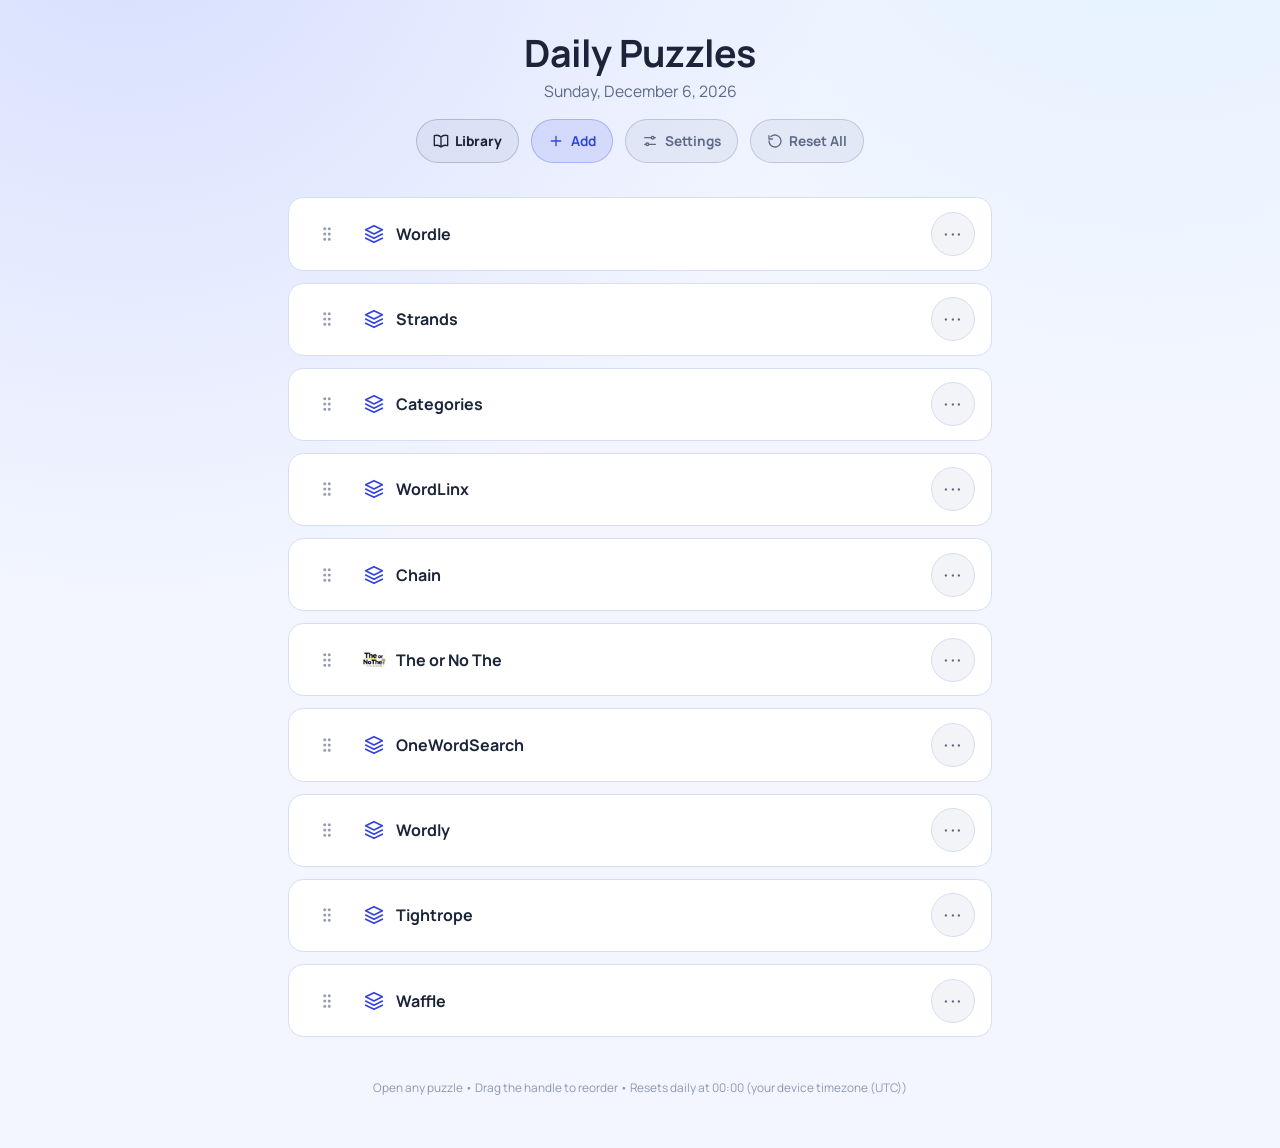
==== commit d2acb930: "Bundle The or No The icon to avoid failed favicon lookup" ====
--- a/index.html
+++ b/index.html
@@ -16,7 +16,7 @@
     <div class="app-shell">
         <header class="app-header">
             <h1 class="app-title">Daily Puzzles</h1>
-            <p id="current-date" class="current-date"></p>
+            <p id="current-date" class="current-date">Loading date…</p>
             <span id="progress-text" class="screen-reader-only" role="status" aria-live="polite">
                 0 of 0 opened today
             </span>
@@ -418,7 +418,7 @@
     </div>
 
     <script src="https://cdnjs.cloudflare.com/ajax/libs/Sortable/1.15.0/Sortable.min.js"></script>
-    <script type="module" src="script.js?v=37"></script>
+    <script type="module" src="script.js?v=39"></script>
 </body>
 
 </html>
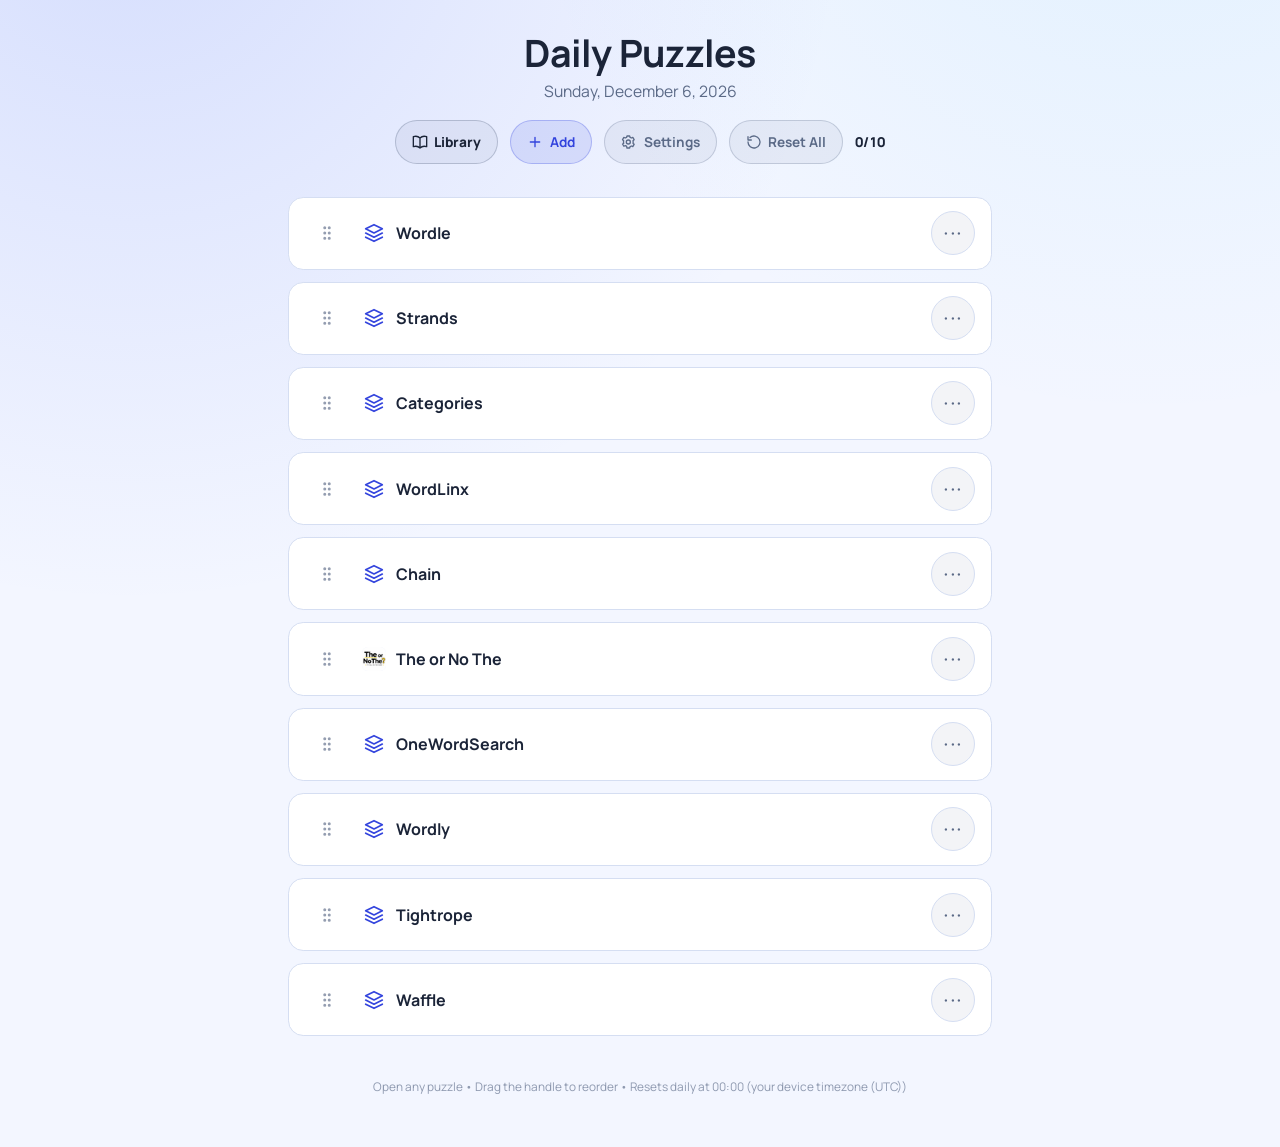
==== commit 4080fe24: "Restore progress count and add responsive sticky toolbar" ====
--- a/index.html
+++ b/index.html
@@ -8,7 +8,7 @@
     <meta name="description"
         content="A daily puzzle dashboard to save puzzle links, reorder your list, mark puzzles as played, and auto-reset progress every day.">
     <link rel="icon" href="favicon.svg" type="image/svg+xml">
-    <link rel="stylesheet" href="main.css?v=29">
+    <link rel="stylesheet" href="main.css?v=30">
     <link rel="stylesheet" href="library.css?v=2">
 </head>
 
@@ -17,10 +17,10 @@
         <header class="app-header">
             <h1 class="app-title">Daily Puzzles</h1>
             <p id="current-date" class="current-date">Loading date…</p>
-            <span id="progress-text" class="screen-reader-only" role="status" aria-live="polite">
-                0 of 0 opened today
-            </span>
-
+        </header>
+        <div id="toolbar-sentinel" aria-hidden="true"></div>
+        <div id="toolbar" class="toolbar" role="group" aria-label="Puzzle controls">
+            <div class="toolbar-date"><span id="toolbar-date"></span></div>
             <div class="actions">
                 <button type="button" id="open-library" class="btn btn-pill btn-secondary">
                     <svg class="action-icon" aria-hidden="true" viewBox="0 0 24 24" fill="none" stroke="currentColor"
@@ -39,9 +39,8 @@
                 <button type="button" onclick="openSettings()" class="btn btn-pill btn-settings">
                     <svg class="action-icon" aria-hidden="true" viewBox="0 0 24 24" fill="none" stroke="currentColor"
                         stroke-width="2" stroke-linecap="round" stroke-linejoin="round">
-                        <path d="M4 7h10M18 7h2M4 17h2M10 17h10"></path>
-                        <circle cx="16" cy="7" r="2"></circle>
-                        <circle cx="8" cy="17" r="2"></circle>
+                        <path d="m9 3-.7 2.2-2 .8-2-.9-2 3.4 1.7 1.5-.3 2 .3 2L2.3 15l2 3.4 2-.9 2 .8L9 21h4l.7-2.2 2-.8 2 .9 2-3.4-1.7-1.5.3-2-.3-2 1.7-1.5-2-3.4-2 .9-2-.8L13 3Z"></path>
+                        <circle cx="11" cy="12" r="3"></circle>
                     </svg>
                     Settings
                 </button>
@@ -53,8 +52,12 @@
                     </svg>
                     Reset All
                 </button>
+                <span id="progress-text" class="progress-text" role="status" aria-live="polite" aria-atomic="true">
+                    <span id="progress-count" aria-hidden="true">0/0</span>
+                    <span id="progress-label" class="screen-reader-only">0 of 0 visited today</span>
+                </span>
             </div>
-        </header>
+        </div>
         <p id="storage-status" class="library-copy" role="alert" hidden></p>
         <p id="dashboard-status" class="dashboard-status" role="status" aria-live="polite" aria-atomic="true"></p>
 
@@ -418,7 +421,7 @@
     </div>
 
     <script src="https://cdnjs.cloudflare.com/ajax/libs/Sortable/1.15.0/Sortable.min.js"></script>
-    <script type="module" src="script.js?v=39"></script>
+    <script type="module" src="script.js?v=41"></script>
 </body>
 
 </html>
--- a/main.css
+++ b/main.css
@@ -56,7 +56,7 @@
 }
 
 .app-header {
-  margin-bottom: 2rem;
+  margin-bottom: 0.5rem;
   text-align: center;
 }
 
@@ -73,8 +73,62 @@
   font-size: 0.98rem;
 }
 
+#toolbar-sentinel {
+  height: 1px;
+  margin-bottom: -1px;
+}
+
+.toolbar {
+  position: sticky;
+  top: 0;
+  z-index: 100001;
+  margin-bottom: 1.25rem;
+  padding: 0.65rem 0.25rem;
+  border-radius: 1rem;
+  text-align: center;
+  transition: background-color 0.2s ease, box-shadow 0.2s ease;
+}
+
+.toolbar.is-stuck {
+  background-color: var(--card-bg);
+  box-shadow: var(--card-shadow);
+}
+
+.toolbar.is-stuck .btn-pill {
+  border-radius: 0.3rem;
+}
+
+.toolbar-date {
+  display: grid;
+  grid-template-rows: 0fr;
+  opacity: 0;
+  visibility: hidden;
+  color: var(--text-secondary);
+  font-size: 0.8rem;
+  transition: grid-template-rows 0.2s ease, opacity 0.2s ease, visibility 0.2s;
+}
+
+.toolbar-date > span {
+  min-height: 0;
+  overflow: hidden;
+}
+
+.is-stuck .toolbar-date {
+  grid-template-rows: 1fr;
+  opacity: 1;
+  visibility: visible;
+}
+
+.progress-text {
+  display: inline-flex;
+  align-items: center;
+  font-size: 0.85rem;
+  font-weight: 800;
+  font-variant-numeric: tabular-nums;
+  white-space: nowrap;
+}
+
 .actions {
-  margin-top: 1.1rem;
   display: flex;
   gap: 0.75rem;
   justify-content: center;
@@ -90,6 +144,7 @@
   transition:
     background-color 0.2s ease,
     border-color 0.2s ease,
+    border-radius 0.2s ease,
     color 0.2s ease,
     transform 0.2s ease,
     opacity 0.2s ease;
@@ -929,6 +984,9 @@
 }
 
 @media (prefers-reduced-motion: reduce) {
+  .toolbar,
+  .toolbar .btn-pill,
+  .toolbar-date,
   .game-card,
   .puzzle-action-menu,
   .puzzle-dialog,
@@ -957,6 +1015,19 @@
 }
 
 @media (max-width: 560px) {
+  .app .puzzle-dialog {
+    width: 100%;
+    max-width: 100%;
+    border: 0;
+    border-radius: 0;
+  }
+  .add-menu {
+    margin-inline: -1.25rem;
+  }
+  .add-menu-panel {
+    border: 0;
+    border-radius: 0;
+  }
   .settings-defaults-reset-section,
   .settings-defaults-list-section {
     grid-template-columns: minmax(0, 1fr);
@@ -964,17 +1035,23 @@
   }
 
   .app-header {
-    margin-bottom: 1rem;
+    margin-bottom: 0.25rem;
   }
   .actions {
-    gap: 0.4rem;
-    margin-top: 0.75rem;
-  }
-  .actions .action-icon {
-    display: none;
-  }
-  .btn-pill {
-    padding-inline: 0.65rem;
+    gap: 0.3rem;
+  }
+  .actions .btn-pill {
+    flex: 1;
+    min-width: 2.75rem;
+    border-radius: 0.3rem;
+    flex-direction: column;
+    justify-content: center;
+    gap: 0.2rem;
+    padding: 0.4rem 0.2rem;
+    font-size: 0.7rem;
+  }
+  .progress-text {
+    font-size: 0.75rem;
   }
   .game-item {
     padding: 0.6rem;
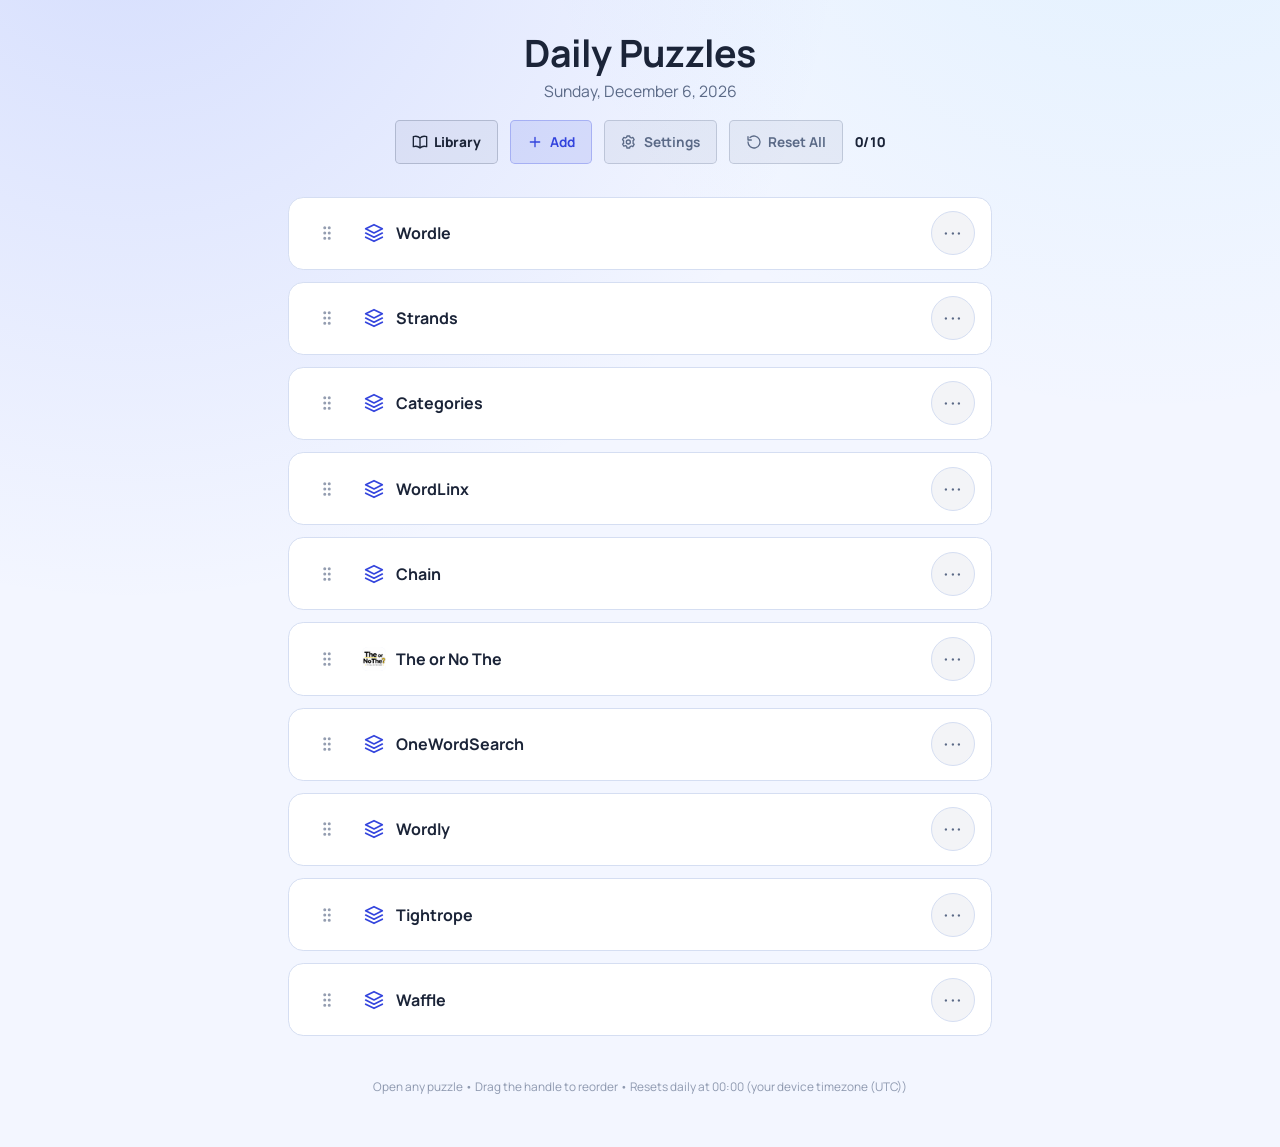
==== commit f9f8c4b8: "Keep toolbar button corners consistent in every state" ====
--- a/index.html
+++ b/index.html
@@ -8,7 +8,7 @@
     <meta name="description"
         content="A daily puzzle dashboard to save puzzle links, reorder your list, mark puzzles as played, and auto-reset progress every day.">
     <link rel="icon" href="favicon.svg" type="image/svg+xml">
-    <link rel="stylesheet" href="main.css?v=30">
+    <link rel="stylesheet" href="main.css?v=32">
     <link rel="stylesheet" href="library.css?v=2">
 </head>
 
@@ -20,7 +20,6 @@
         </header>
         <div id="toolbar-sentinel" aria-hidden="true"></div>
         <div id="toolbar" class="toolbar" role="group" aria-label="Puzzle controls">
-            <div class="toolbar-date"><span id="toolbar-date"></span></div>
             <div class="actions">
                 <button type="button" id="open-library" class="btn btn-pill btn-secondary">
                     <svg class="action-icon" aria-hidden="true" viewBox="0 0 24 24" fill="none" stroke="currentColor"
@@ -57,6 +56,7 @@
                     <span id="progress-label" class="screen-reader-only">0 of 0 visited today</span>
                 </span>
             </div>
+            <div class="toolbar-date"><span id="toolbar-date"></span></div>
         </div>
         <p id="storage-status" class="library-copy" role="alert" hidden></p>
         <p id="dashboard-status" class="dashboard-status" role="status" aria-live="polite" aria-atomic="true"></p>
--- a/main.css
+++ b/main.css
@@ -94,29 +94,37 @@
   box-shadow: var(--card-shadow);
 }
 
-.toolbar.is-stuck .btn-pill {
+.toolbar .btn-pill {
   border-radius: 0.3rem;
 }
 
 .toolbar-date {
   display: grid;
+  overflow: hidden;
   grid-template-rows: 0fr;
+  margin-top: 0;
   opacity: 0;
   visibility: hidden;
   color: var(--text-secondary);
   font-size: 0.8rem;
-  transition: grid-template-rows 0.2s ease, opacity 0.2s ease, visibility 0.2s;
+  transition: grid-template-rows 0.2s ease, margin-top 0.2s ease, opacity 0.2s ease, visibility 0.2s;
 }
 
 .toolbar-date > span {
   min-height: 0;
-  overflow: hidden;
+  transform: translateY(-100%);
+  transition: transform 0.2s ease;
 }
 
 .is-stuck .toolbar-date {
   grid-template-rows: 1fr;
+  margin-top: 0.4rem;
   opacity: 1;
   visibility: visible;
+}
+
+.is-stuck .toolbar-date > span {
+  transform: translateY(0);
 }
 
 .progress-text {
@@ -144,7 +152,6 @@
   transition:
     background-color 0.2s ease,
     border-color 0.2s ease,
-    border-radius 0.2s ease,
     color 0.2s ease,
     transform 0.2s ease,
     opacity 0.2s ease;
@@ -987,6 +994,7 @@
   .toolbar,
   .toolbar .btn-pill,
   .toolbar-date,
+  .toolbar-date > span,
   .game-card,
   .puzzle-action-menu,
   .puzzle-dialog,
@@ -1043,7 +1051,6 @@
   .actions .btn-pill {
     flex: 1;
     min-width: 2.75rem;
-    border-radius: 0.3rem;
     flex-direction: column;
     justify-content: center;
     gap: 0.2rem;
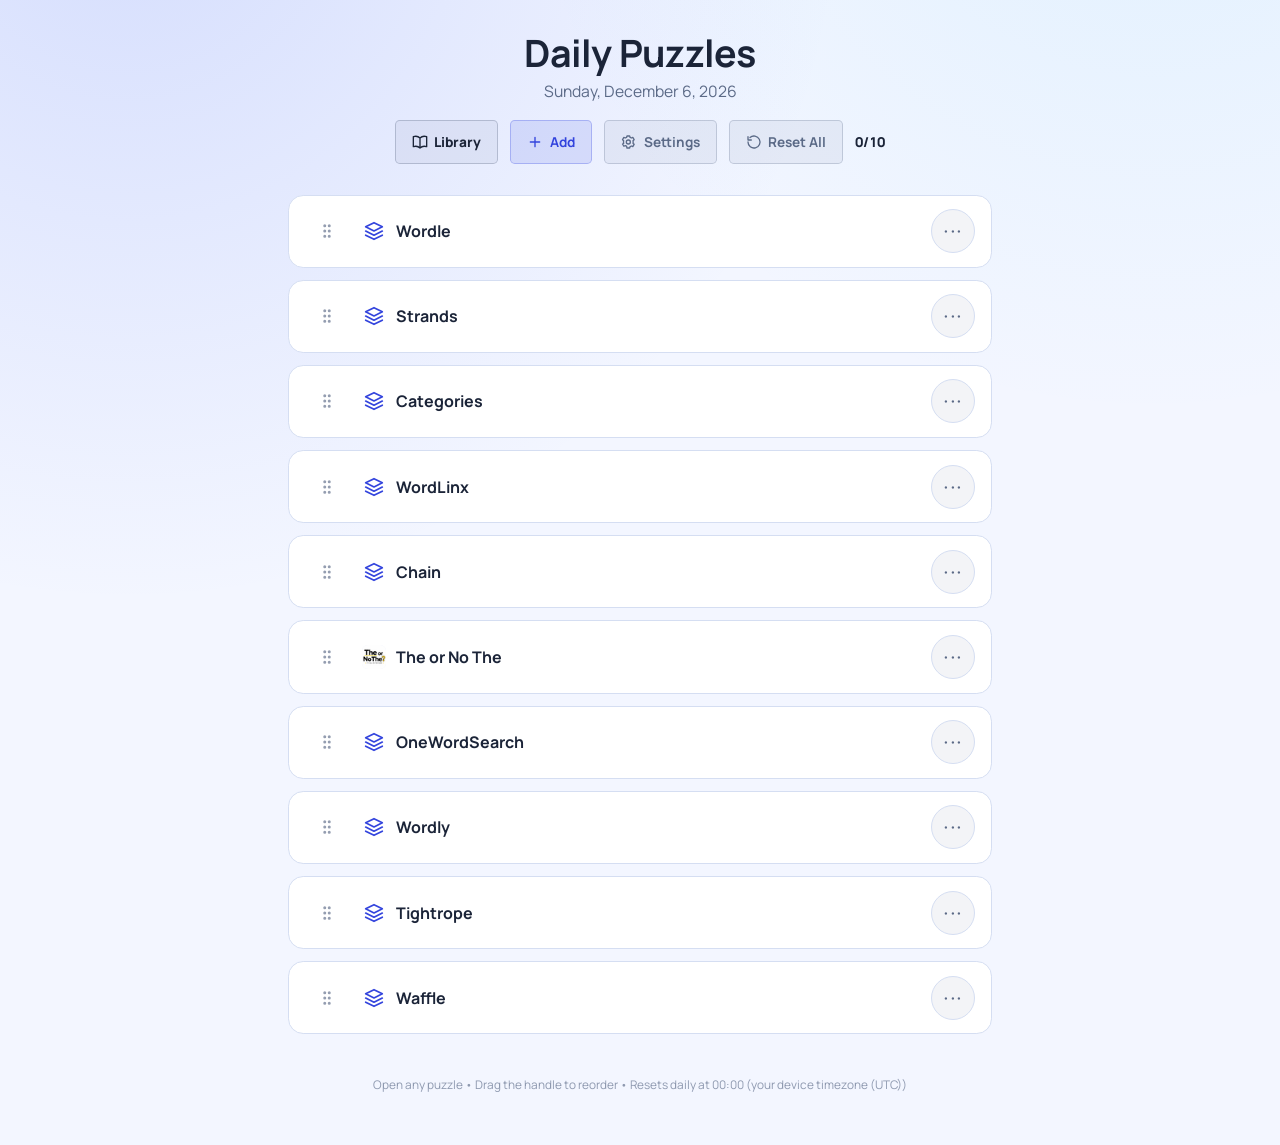
==== commit fc9264b5: "Unify toolbar and puzzle action modal presentation" ====
--- a/index.html
+++ b/index.html
@@ -8,7 +8,7 @@
     <meta name="description"
         content="A daily puzzle dashboard to save puzzle links, reorder your list, mark puzzles as played, and auto-reset progress every day.">
     <link rel="icon" href="favicon.svg" type="image/svg+xml">
-    <link rel="stylesheet" href="main.css?v=32">
+    <link rel="stylesheet" href="main.css?v=33">
     <link rel="stylesheet" href="library.css?v=2">
 </head>
 
@@ -95,10 +95,10 @@
             </form>
         </dialog>
 
-        <div id="settings-menu" class="add-menu" aria-hidden="true">
-            <div class="add-menu-panel game-card">
+        <dialog id="settings-menu" class="puzzle-dialog" aria-labelledby="settings-title">
+            <div class="dialog-panel">
                 <div class="menu-header">
-                    <h3 class="menu-title">Settings</h3>
+                    <h2 id="settings-title" class="menu-title">Settings</h2>
                     <button class="close-control" type="button" onclick="closeSettings()" aria-label="Close settings">
                         <svg xmlns="http://www.w3.org/2000/svg" width="18" height="18" viewBox="0 0 24 24" fill="none"
                             stroke="currentColor" stroke-width="2" stroke-linecap="round" stroke-linejoin="round">
@@ -176,7 +176,7 @@
                     </div>
                 </div>
             </div>
-        </div>
+        </dialog>
 
         <dialog id="edit-puzzle-dialog" class="puzzle-dialog" aria-labelledby="edit-puzzle-title">
             <form method="dialog" class="dialog-panel">
@@ -266,6 +266,20 @@
                     <button type="button" onclick="closePuzzleDialog('remove-puzzle-dialog')" class="btn btn-secondary">Cancel</button>
                 </div>
             </form>
+        </dialog>
+
+        <dialog id="puzzle-link-dialog" class="puzzle-dialog" aria-labelledby="puzzle-link-title">
+            <div class="dialog-panel">
+                <div class="dialog-header">
+                    <h2 id="puzzle-link-title">Puzzle link</h2>
+                    <button class="close-control" type="button" onclick="closePuzzleDialog('puzzle-link-dialog')" aria-label="Close puzzle link">×</button>
+                </div>
+                <p id="puzzle-link-description"></p>
+                <label class="form-field" for="puzzle-link-url">
+                    <span class="field-label">Select and copy this link</span>
+                    <input id="puzzle-link-url" class="input-field" type="url" readonly>
+                </label>
+            </div>
         </dialog>
 
         <dialog
@@ -421,7 +435,7 @@
     </div>
 
     <script src="https://cdnjs.cloudflare.com/ajax/libs/Sortable/1.15.0/Sortable.min.js"></script>
-    <script type="module" src="script.js?v=41"></script>
+    <script type="module" src="script.js?v=42"></script>
 </body>
 
 </html>
--- a/main.css
+++ b/main.css
@@ -617,33 +617,6 @@
   }
 }
 
-.add-menu {
-  display: grid;
-  grid-template-rows: 0fr;
-  overflow: clip;
-  opacity: 0;
-  pointer-events: none;
-  margin-bottom: 0;
-}
-
-.add-menu-panel {
-  min-height: 0;
-  overflow: hidden;
-  display: grid;
-  gap: 0.9rem;
-}
-
-.add-menu.is-open {
-  grid-template-rows: 1fr;
-  opacity: 1;
-  pointer-events: auto;
-  margin-bottom: 1.5rem;
-}
-
-.add-menu.is-open .add-menu-panel {
-  padding: 1.25rem;
-}
-
 .menu-header {
   display: flex;
   align-items: center;
@@ -728,9 +701,15 @@
   color: var(--accent-color);
 }
 
+body:has(.puzzle-dialog[open]) {
+  overflow: hidden;
+}
+
 .puzzle-dialog {
   width: min(calc(100% - 2rem), 38rem);
-  margin: auto;
+  margin: 1rem auto auto;
+  max-height: calc(100dvh - 2rem);
+  overflow-y: auto;
   padding: 0;
   border: 1px solid var(--border-color);
   border-radius: 0.95rem;
@@ -738,24 +717,23 @@
   color: var(--text-primary);
   box-shadow: var(--black-shadow);
   opacity: 0;
-  scale: 0.75;
-  transform-origin: center;
+  transform: translateY(-1rem);
   transition:
     opacity 0.2s ease,
-    scale 0.2s ease,
+    transform 0.2s ease,
     overlay 0.2s allow-discrete,
     display 0.2s allow-discrete;
 }
 
 .puzzle-dialog:open {
   opacity: 1;
-  scale: 1;
+  transform: translateY(0);
 }
 
 @starting-style {
   .puzzle-dialog:open {
     opacity: 0;
-    scale: 0.25;
+    transform: translateY(-1rem);
   }
 }
 
@@ -971,13 +949,6 @@
     animation-timing-function: cubic-bezier(0.2, 0.8, 0.2, 1);
   }
 
-  .add-menu {
-    transition:
-      grid-template-rows 260ms cubic-bezier(0.2, 0.9, 0.2, 1),
-      opacity 220ms ease,
-      margin-bottom 260ms cubic-bezier(0.2, 0.9, 0.2, 1);
-  }
-
   .recently-removed-item {
     transition:
       transform 160ms ease,
@@ -1029,13 +1000,6 @@
     border: 0;
     border-radius: 0;
   }
-  .add-menu {
-    margin-inline: -1.25rem;
-  }
-  .add-menu-panel {
-    border: 0;
-    border-radius: 0;
-  }
   .settings-defaults-reset-section,
   .settings-defaults-list-section {
     grid-template-columns: minmax(0, 1fr);
